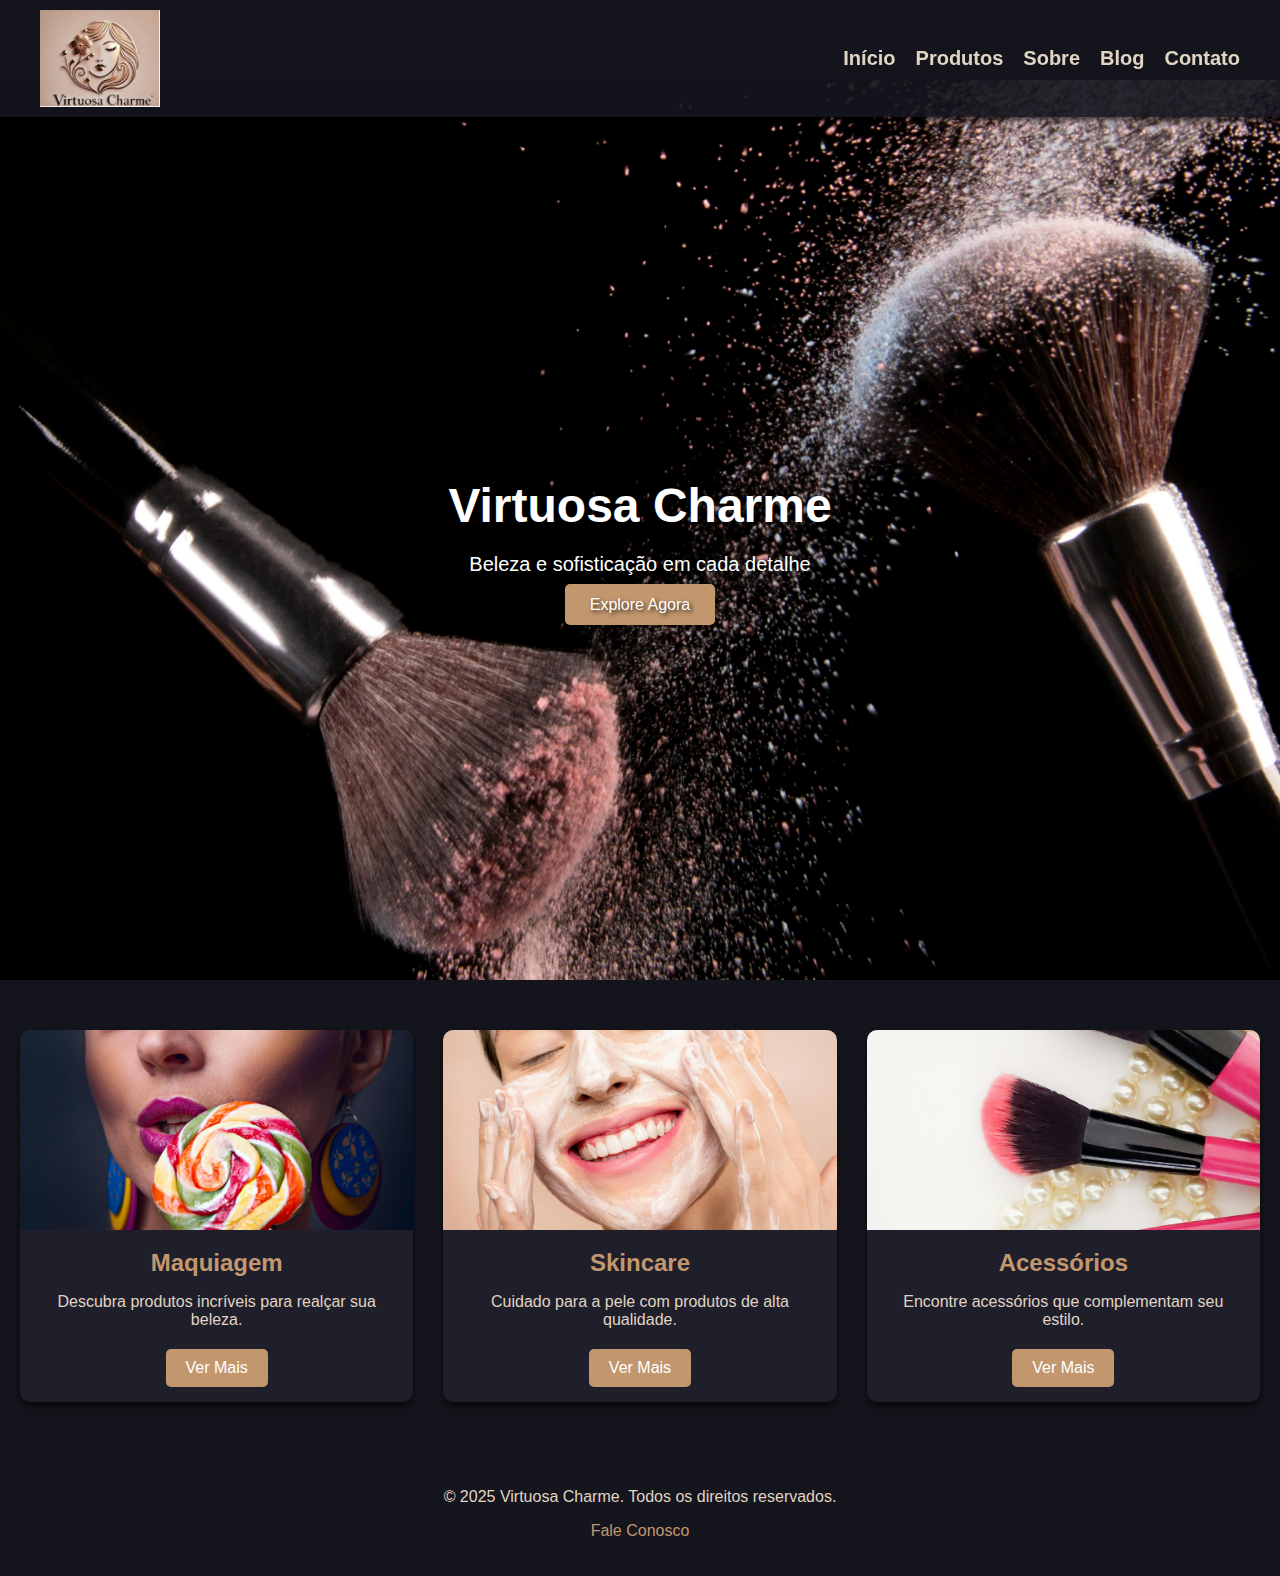
==== index.html @ 744613af "Update index.html" ====
<!DOCTYPE html>
<html lang="pt-br">
<head>
    <meta charset="UTF-8">
    <meta name="viewport" content="width=device-width, initial-scale=1.0">
    <title>Virtuosa Charme - Makeup & Cosméticos</title>
    <style>
        body {
            font-family: 'Arial', sans-serif;
            margin: 0;
            padding: 0;
            background-color: #0b0b13;
            color: #fff;
        }

        header {
            background-color: rgba(21, 21, 30, 0.9);
            position: fixed;
            top: 0;
            width: 100%;
            z-index: 1000;
            box-shadow: 0px 4px 6px rgba(0, 0, 0, 0.6);
        }

        .header-container {
            max-width: 1200px;
            margin: 0 auto;
            padding: 10px 20px;
            display: flex;
            justify-content: space-between;
            align-items: center;
        }

        header img {
            max-width: 120px;
            height: auto;
        }

        nav {
            display: flex;
            gap: 20px;
        }

        nav a {
            text-decoration: none;
            color: #e0d4c3;
            font-size: 1.25rem;
            font-weight: bold;
            transition: color 0.3s;
        }

        nav a:hover {
            color: #c3976e;
        }

        .hero {
            margin-top: 80px;
            height: 100vh;
            background: url('images/background.jpg') no-repeat center center/cover;
            display: flex;
            align-items: center;
            justify-content: center;
            text-align: center;
            color: #fff;
            text-shadow: 2px 2px 4px rgba(0, 0, 0, 0.8);
        }

        .hero h1 {
            font-size: 3rem;
            margin-bottom: 10px;
            font-weight: 600;
        }

        .hero p {
            font-size: 1.25rem;
            margin-bottom: 20px;
        }

        .hero a {
            padding: 12px 25px;
            font-size: 1rem;
            color: #fff;
            background-color: #c3976e;
            text-decoration: none;
            border-radius: 5px;
            transition: background-color 0.3s;
        }

        .hero a:hover {
            background-color: #9f7454;
        }

        .categories {
            display: grid;
            grid-template-columns: repeat(auto-fit, minmax(300px, 1fr));
            gap: 30px;
            padding: 50px 20px;
            background-color: rgba(21, 21, 30, 0.9);
        }

        .category-card {
            background-color: #1f1f2c;
            border-radius: 10px;
            overflow: hidden;
            text-align: center;
            box-shadow: 0px 4px 6px rgba(0, 0, 0, 0.6);
        }

        .category-card img {
            width: 100%;
            height: 200px;
            object-fit: cover;
        }

        .category-card h3 {
            color: #c3976e;
            font-size: 1.5rem;
            margin: 15px 0;
        }

        .category-card p {
            color: #e0d4c3;
            padding: 0 15px;
            margin-bottom: 20px;
        }

        .category-card a {
            display: inline-block;
            padding: 10px 20px;
            margin-bottom: 15px;
            background-color: #c3976e;
            color: white;
            text-decoration: none;
            border-radius: 5px;
            transition: background-color 0.3s;
        }

        .category-card a:hover {
            background-color: #9f7454;
        }

        footer {
            background-color: #15151e;
            padding: 20px;
            text-align: center;
            color: #e0d4c3;
        }

        footer a {
            color: #c3976e;
            text-decoration: none;
        }

        footer a:hover {
            text-decoration: underline;
        }

        /* Media Queries */
        @media (max-width: 768px) {
            .header-container {
                flex-direction: column;
                align-items: flex-start;
            }

            .hero h1 {
                font-size: 2.5rem;
            }

            .hero p {
                font-size: 1.2rem;
            }

            .hero a {
                font-size: 0.9rem;
            }

            .category-card h3 {
                font-size: 1.25rem;
            }

            .category-card p {
                font-size: 1rem;
            }

            .categories {
                padding: 30px 10px;
            }

            footer {
                padding: 15px;
            }
        }

        @media (max-width: 480px) {
            header img {
                max-width: 100px;
            }

            .hero h1 {
                font-size: 2rem;
            }

            .hero p {
                font-size: 1rem;
            }

            .hero a {
                font-size: 0.9rem;
                padding: 10px 20px;
            }

            .category-card h3 {
                font-size: 1.1rem;
            }

            .category-card p {
                font-size: 0.9rem;
            }
        }
    </style>
</head>
<body>
    <header>
        <div class="header-container">
            <img src="images/Logo Virtuosa Charme.png" alt="Logo Virtuosa Charme">
            <nav>
                <a href="index.html">Início</a>
                <a href="produtos.html">Produtos</a>
                <a href="sobre.html">Sobre</a>
                <a href="blog.html">Blog</a>
                <a href="contato.html">Contato</a>
            </nav>
        </div>
    </header>

    <section class="hero">
        <div>
            <h1>Virtuosa Charme</h1>
            <p>Beleza e sofisticação em cada detalhe</p>
            <a href="produtos.html">Explore Agora</a>
        </div>
    </section>

    <section class="categories">
        <div class="category-card">
            <img src="images/maquiagem.png" alt="Maquiagem">
            <h3>Maquiagem</h3>
            <p>Descubra produtos incríveis para realçar sua beleza.</p>
            <a href="produtos.html#maquiagem">Ver Mais</a>
        </div>
        <div class="category-card">
            <img src="images/skincare.png" alt="Skincare">
            <h3>Skincare</h3>
            <p>Cuidado para a pele com produtos de alta qualidade.</p>
            <a href="produtos.html#skincare">Ver Mais</a>
        </div>
        <div class="category-card">
            <img src="images/acessorios.jpg" alt="Acessórios">
            <h3>Acessórios</h3>
            <p>Encontre acessórios que complementam seu estilo.</p>
            <a href="produtos.html#acessorios">Ver Mais</a>
        </div>
    </section>

    <footer>
        <p>&copy; 2025 Virtuosa Charme. Todos os direitos reservados.</p>
        <p><a href="contato.html">Fale Conosco</a></p>
    </footer>
</body>
</html>
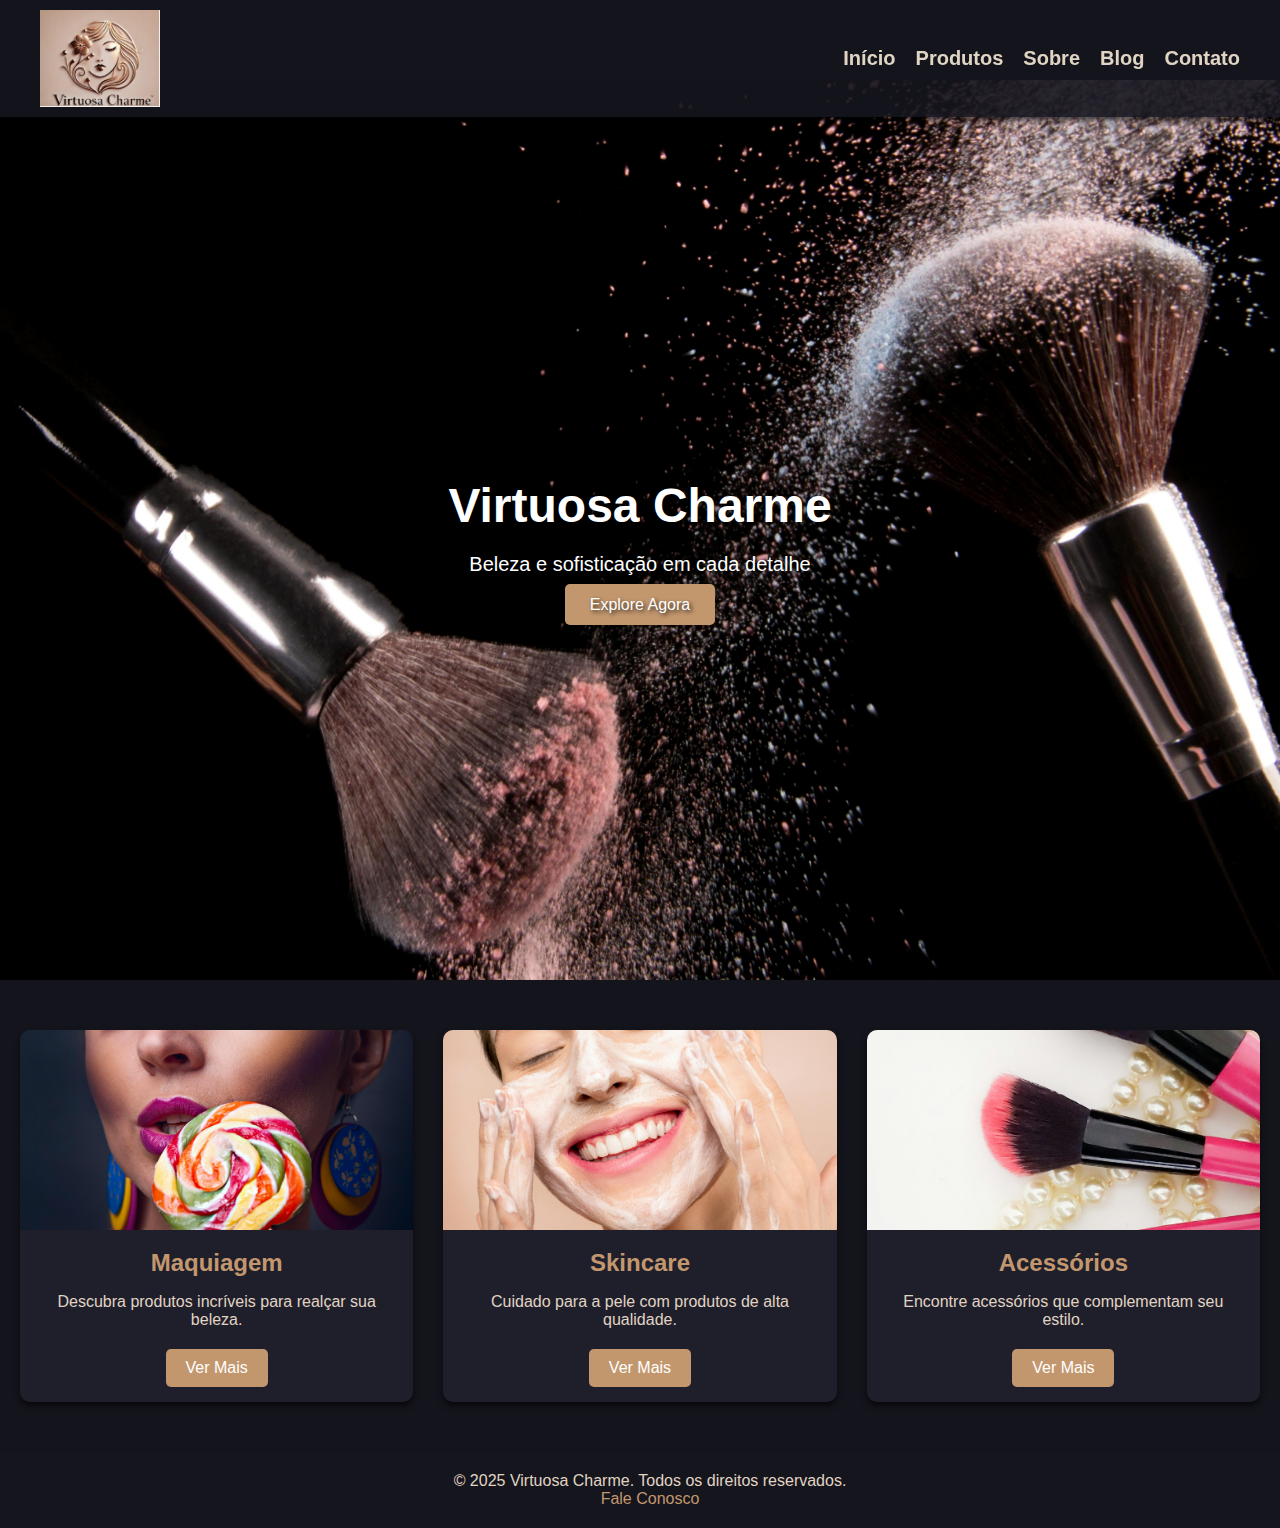
==== commit 5be961b4: "Update index.html" ====
--- a/index.html
+++ b/index.html
@@ -11,6 +11,7 @@
             padding: 0;
             background-color: #0b0b13;
             color: #fff;
+            overflow-x: hidden;
         }
 
         header {
@@ -139,83 +140,96 @@
             background-color: #9f7454;
         }
 
+       footer {
+        background-color: #15151e;
+        padding: 20px 10px;
+        text-align: center;
+        color: #e0d4c3;
+        width: 100%;
+    }
+
+    footer p {
+        margin: 0;
+        font-size: 1rem;
+    }
+
+    footer a {
+        color: #c3976e;
+        text-decoration: none;
+    }
+
+    footer a:hover {
+        text-decoration: underline;
+    }
+
+    /* Media Queries */
+    @media (max-width: 768px) {
+        .header-container {
+            flex-direction: column;
+            align-items: flex-start;
+        }
+
+        .hero h1 {
+            font-size: 2.5rem;
+        }
+
+        .hero p {
+            font-size: 1.2rem;
+        }
+
+        .hero a {
+            font-size: 0.9rem;
+        }
+
+        .category-card h3 {
+            font-size: 1.25rem;
+        }
+
+        .category-card p {
+            font-size: 1rem;
+        }
+
+        .categories {
+            padding: 30px 10px;
+        }
+
         footer {
-            background-color: #15151e;
-            padding: 20px;
-            text-align: center;
-            color: #e0d4c3;
-        }
-
-        footer a {
-            color: #c3976e;
-            text-decoration: none;
-        }
-
-        footer a:hover {
-            text-decoration: underline;
-        }
-
-        /* Media Queries */
-        @media (max-width: 768px) {
-            .header-container {
-                flex-direction: column;
-                align-items: flex-start;
-            }
-
-            .hero h1 {
-                font-size: 2.5rem;
-            }
-
-            .hero p {
-                font-size: 1.2rem;
-            }
-
-            .hero a {
-                font-size: 0.9rem;
-            }
-
-            .category-card h3 {
-                font-size: 1.25rem;
-            }
-
-            .category-card p {
-                font-size: 1rem;
-            }
-
-            .categories {
-                padding: 30px 10px;
-            }
-
-            footer {
-                padding: 15px;
-            }
-        }
-
-        @media (max-width: 480px) {
-            header img {
-                max-width: 100px;
-            }
-
-            .hero h1 {
-                font-size: 2rem;
-            }
-
-            .hero p {
-                font-size: 1rem;
-            }
-
-            .hero a {
-                font-size: 0.9rem;
-                padding: 10px 20px;
-            }
-
-            .category-card h3 {
-                font-size: 1.1rem;
-            }
-
-            .category-card p {
-                font-size: 0.9rem;
-            }
+            padding: 15px;
+            font-size: 0.9rem;
+        }
+    }
+
+    @media (max-width: 480px) {
+        header img {
+            max-width: 100px;
+        }
+
+        .hero h1 {
+            font-size: 2rem;
+        }
+
+        .hero p {
+            font-size: 1rem;
+        }
+
+        .hero a {
+            font-size: 0.9rem;
+            padding: 10px 20px;
+        }
+
+        .category-card h3 {
+            font-size: 1.1rem;
+        }
+
+        .category-card p {
+            font-size: 0.9rem;
+        }
+
+        footer {
+            padding: 10px;
+            font-size: 0.8rem;
+        }
+    }
         }
     </style>
 </head>
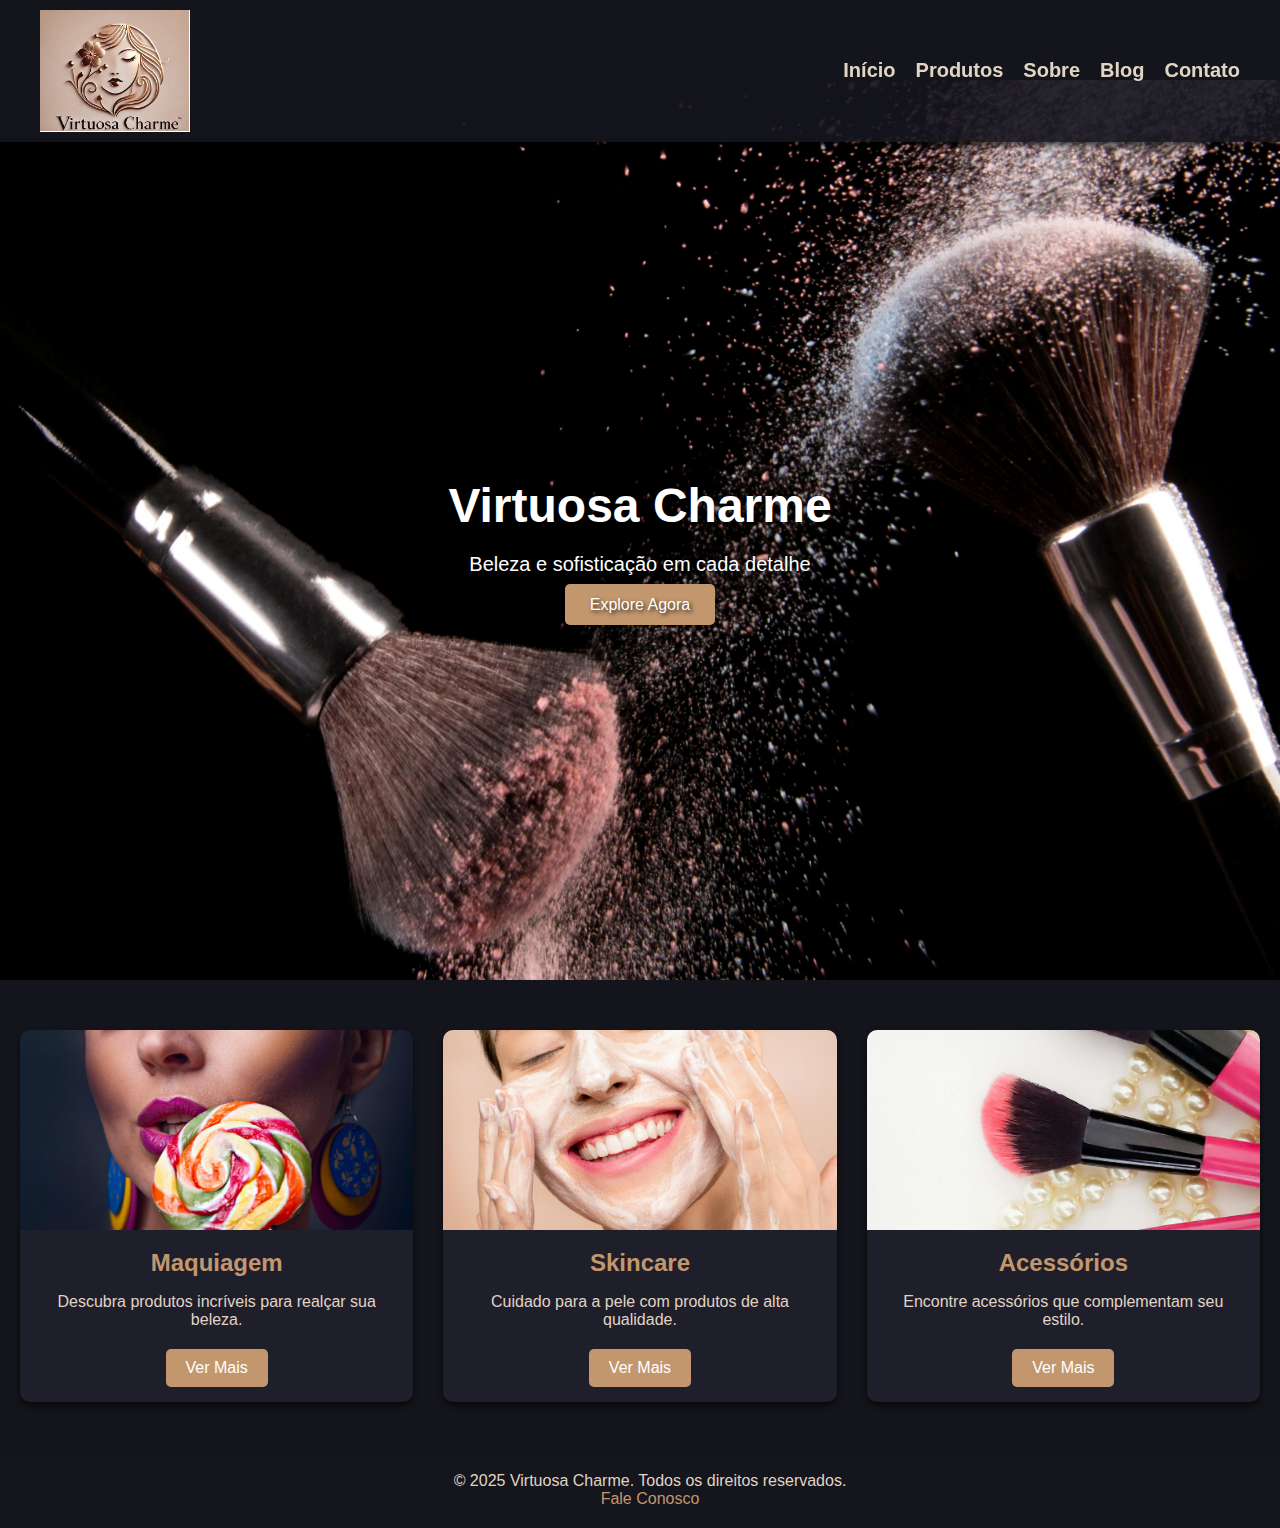
==== commit 8bcd7fe6: "Update index.html" ====
--- a/index.html
+++ b/index.html
@@ -30,11 +30,12 @@
             display: flex;
             justify-content: space-between;
             align-items: center;
+            position: relative;
         }
 
         header img {
-            max-width: 120px;
-            height: auto;
+            max-width: 150px;
+         
         }
 
         nav {
@@ -53,7 +54,74 @@
         nav a:hover {
             color: #c3976e;
         }
-
+        .menu-toggle {
+        display: none;
+        flex-direction: column;
+        gap: 5px;
+        cursor: pointer;
+    }
+         .menu-toggle div {
+        width: 30px;
+        height: 5px;
+        background-color: #e0d4c3;
+        border-radius: 5px;
+    }
+ .mobile-nav {
+        display: none;
+        position: absolute;
+        top: 60px;
+        left: 0;
+        right: 0;
+        background-color: rgba(21, 21, 30, 0.9);
+        text-align: center;
+        padding: 20px 0;
+        z-index: 999;
+    }
+
+    .mobile-nav a {
+        display: block;
+        margin: 15px 0;
+        font-size: 1.5rem;
+        color: #e0d4c3;
+        font-weight: bold;
+        text-decoration: none;
+    }
+
+    .mobile-nav a:hover {
+        color: #c3976e;
+    }
+
+    /* Ajustes responsivos */
+    @media (max-width: 768px) {
+        .header-container {
+            flex-direction: column;
+            align-items: flex-start;
+        }
+
+        .menu-toggle {
+            display: flex;
+        }
+
+        nav {
+            display: none;
+        }
+
+        .mobile-nav {
+            display: block;
+        }
+    }
+
+    @media (max-width: 480px) {
+        header img {
+            max-width: 120px;
+        }
+
+        nav a {
+            font-size: 1rem;
+        }
+    }
+        
+        
         .hero {
             margin-top: 80px;
             height: 100vh;
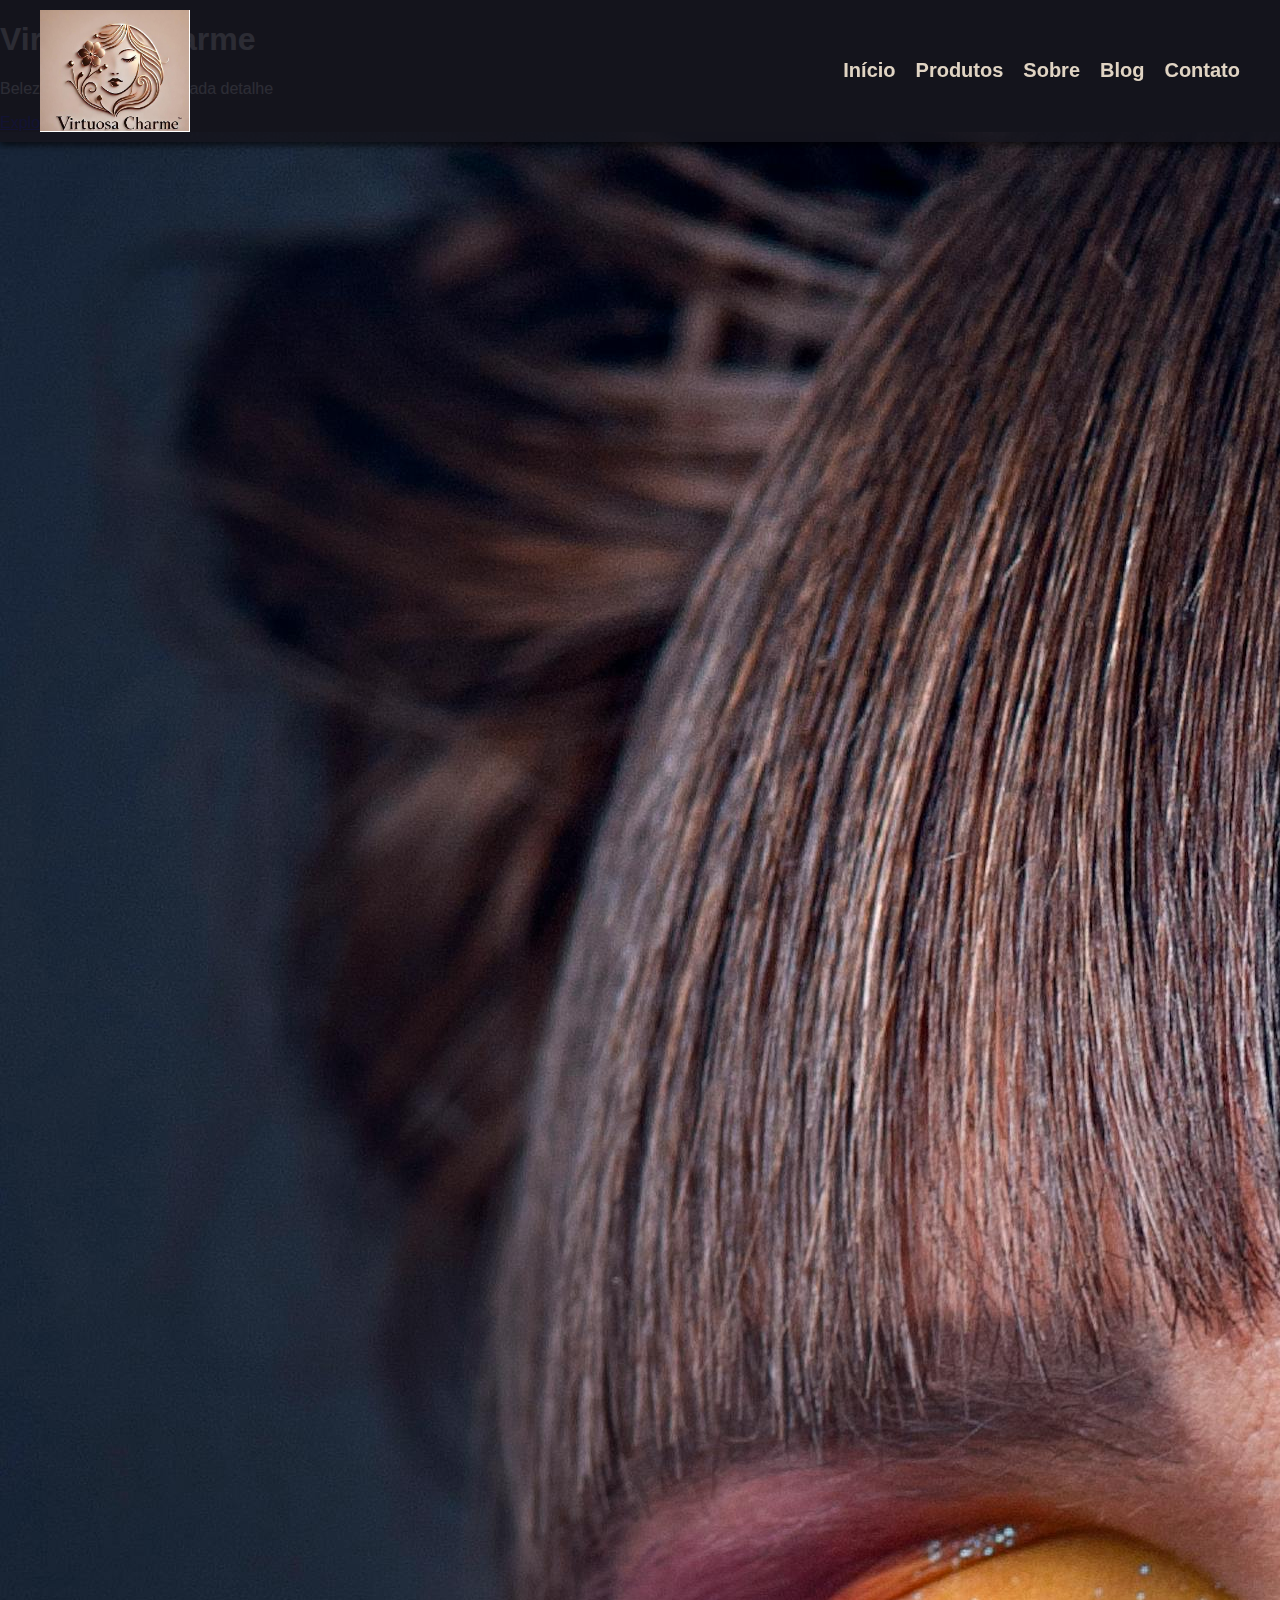
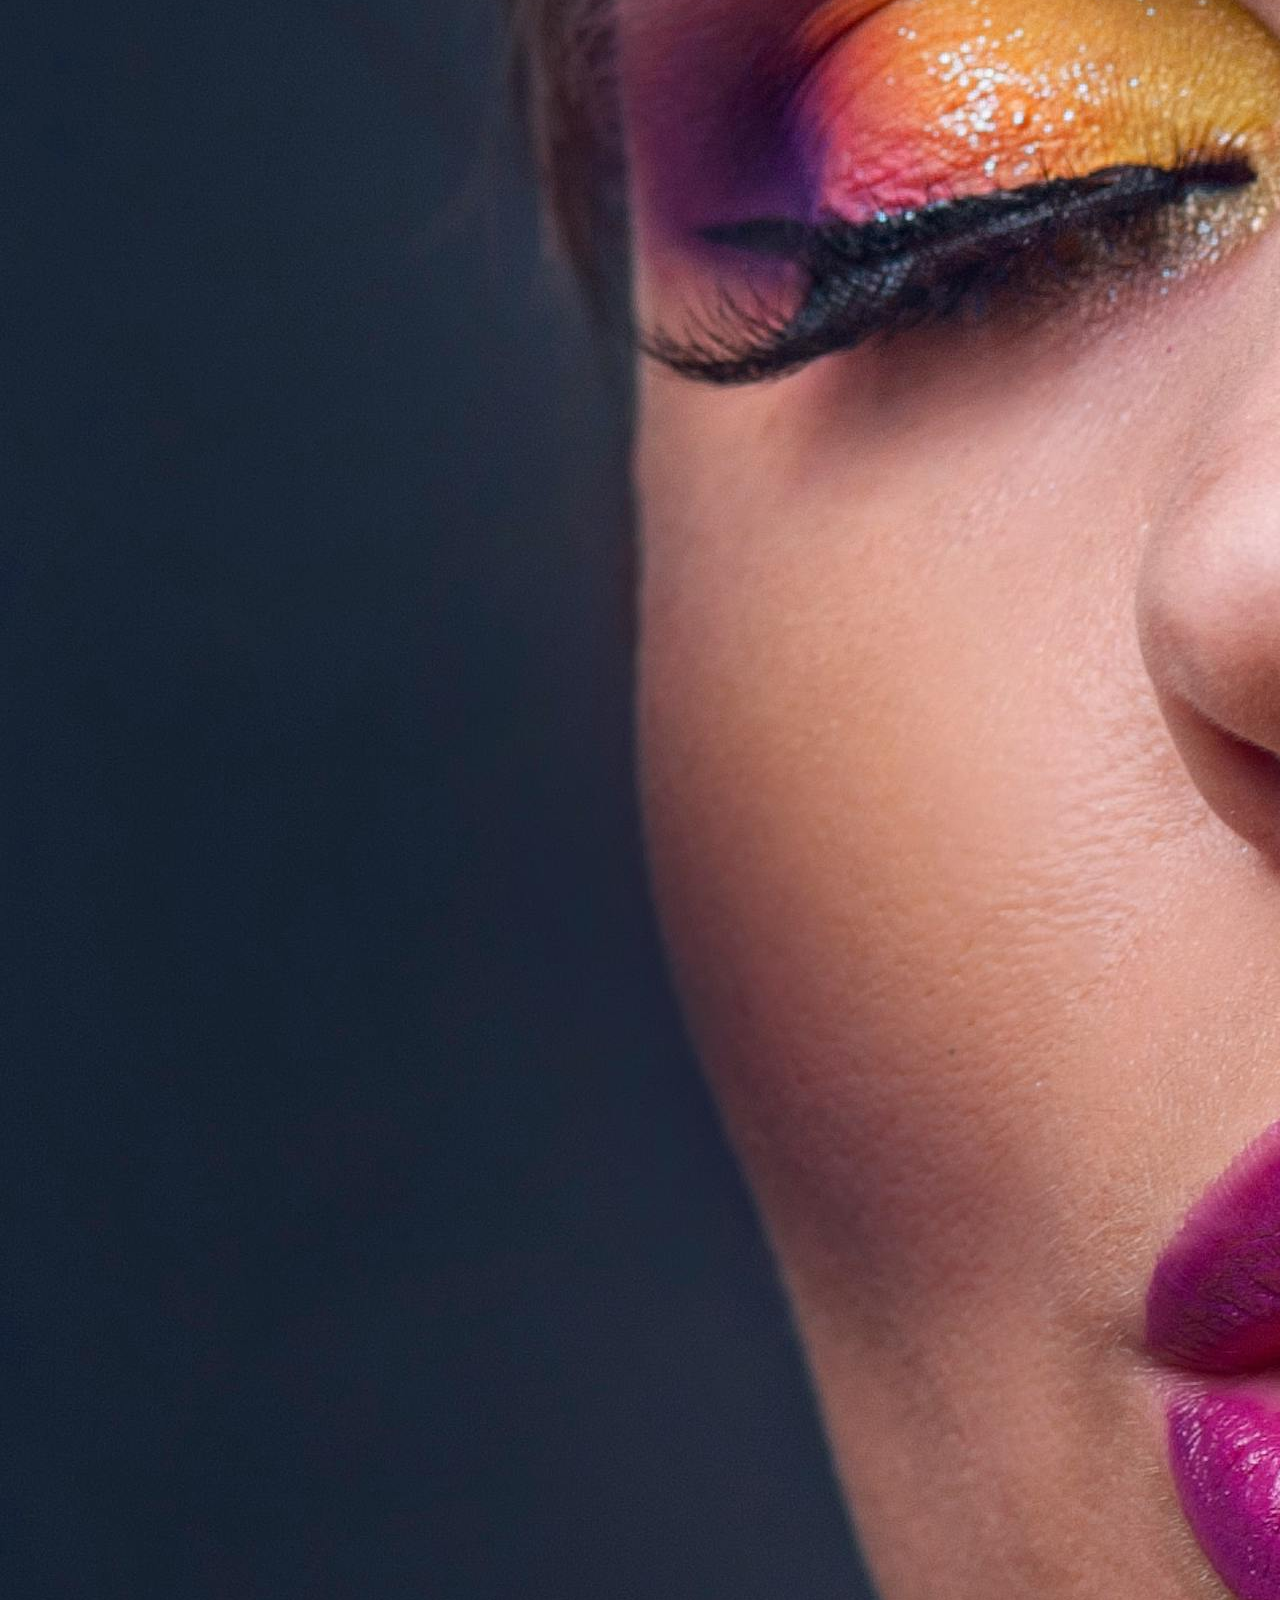
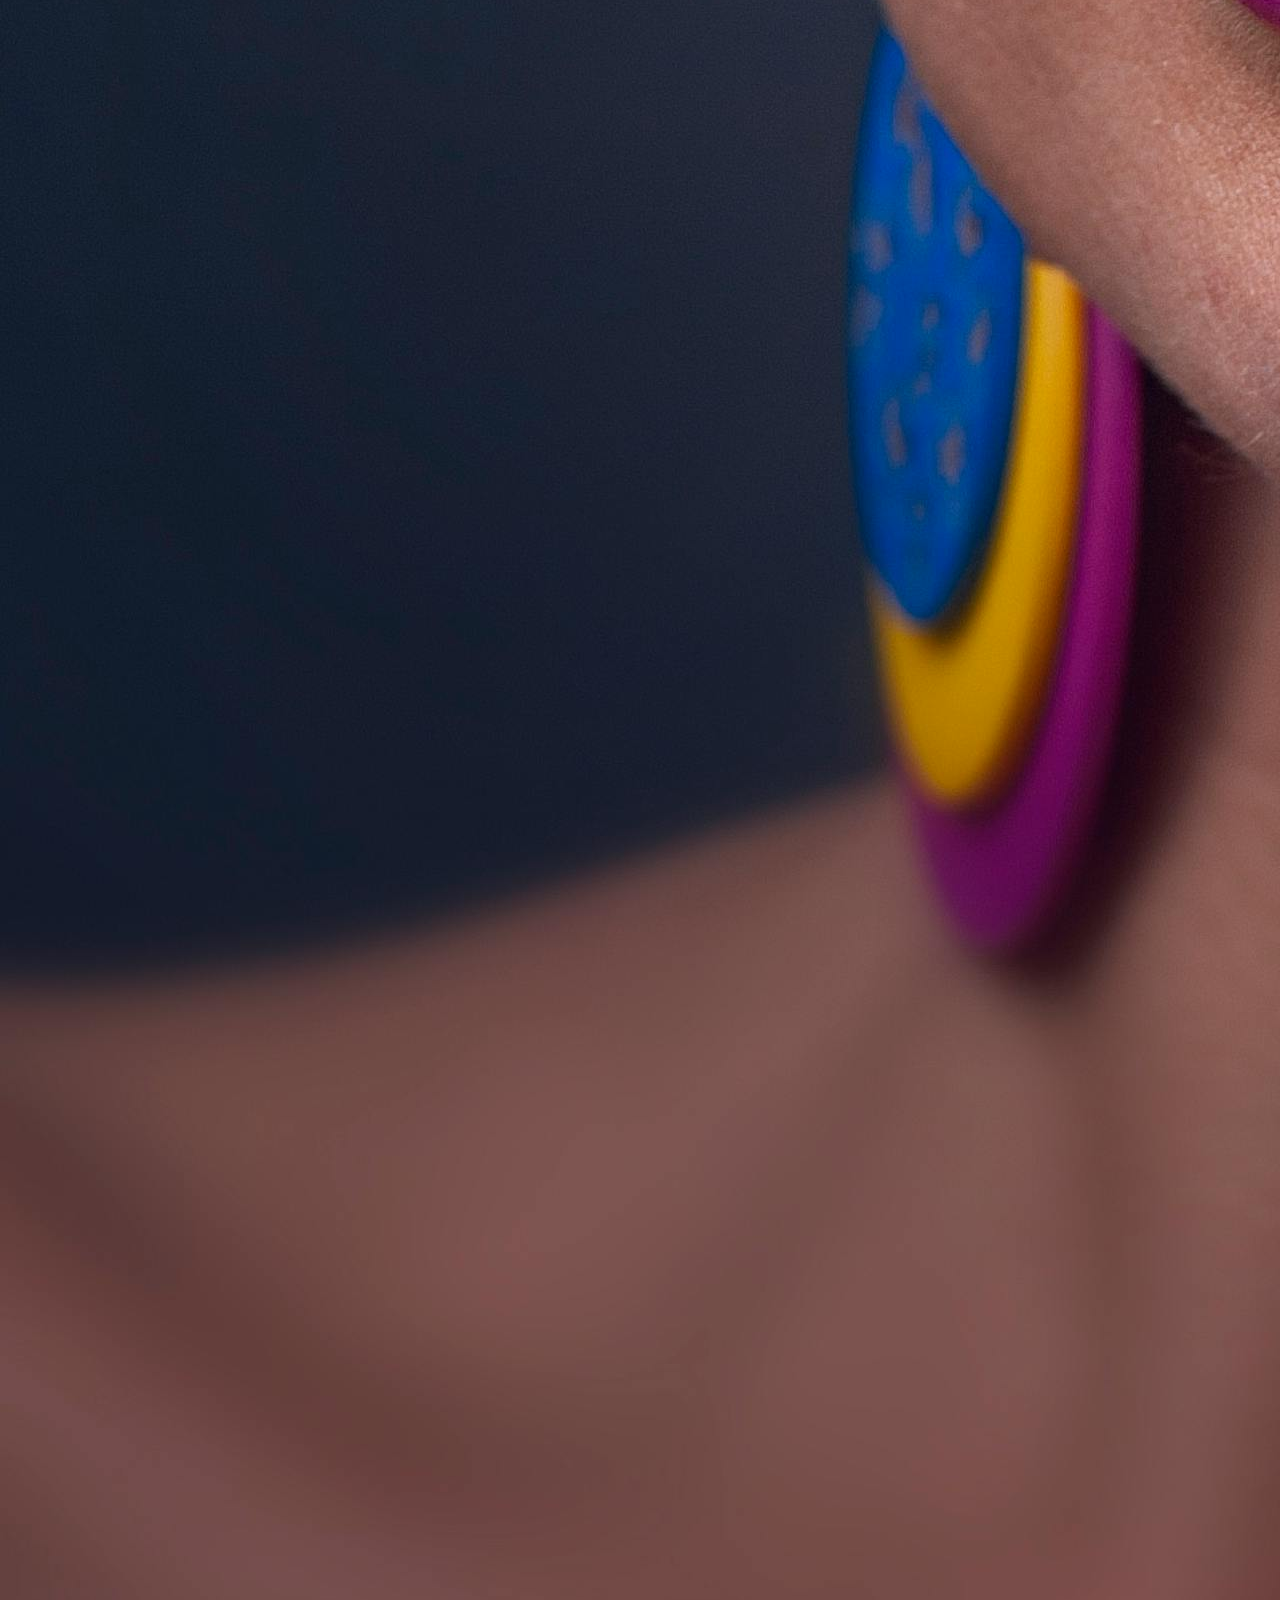
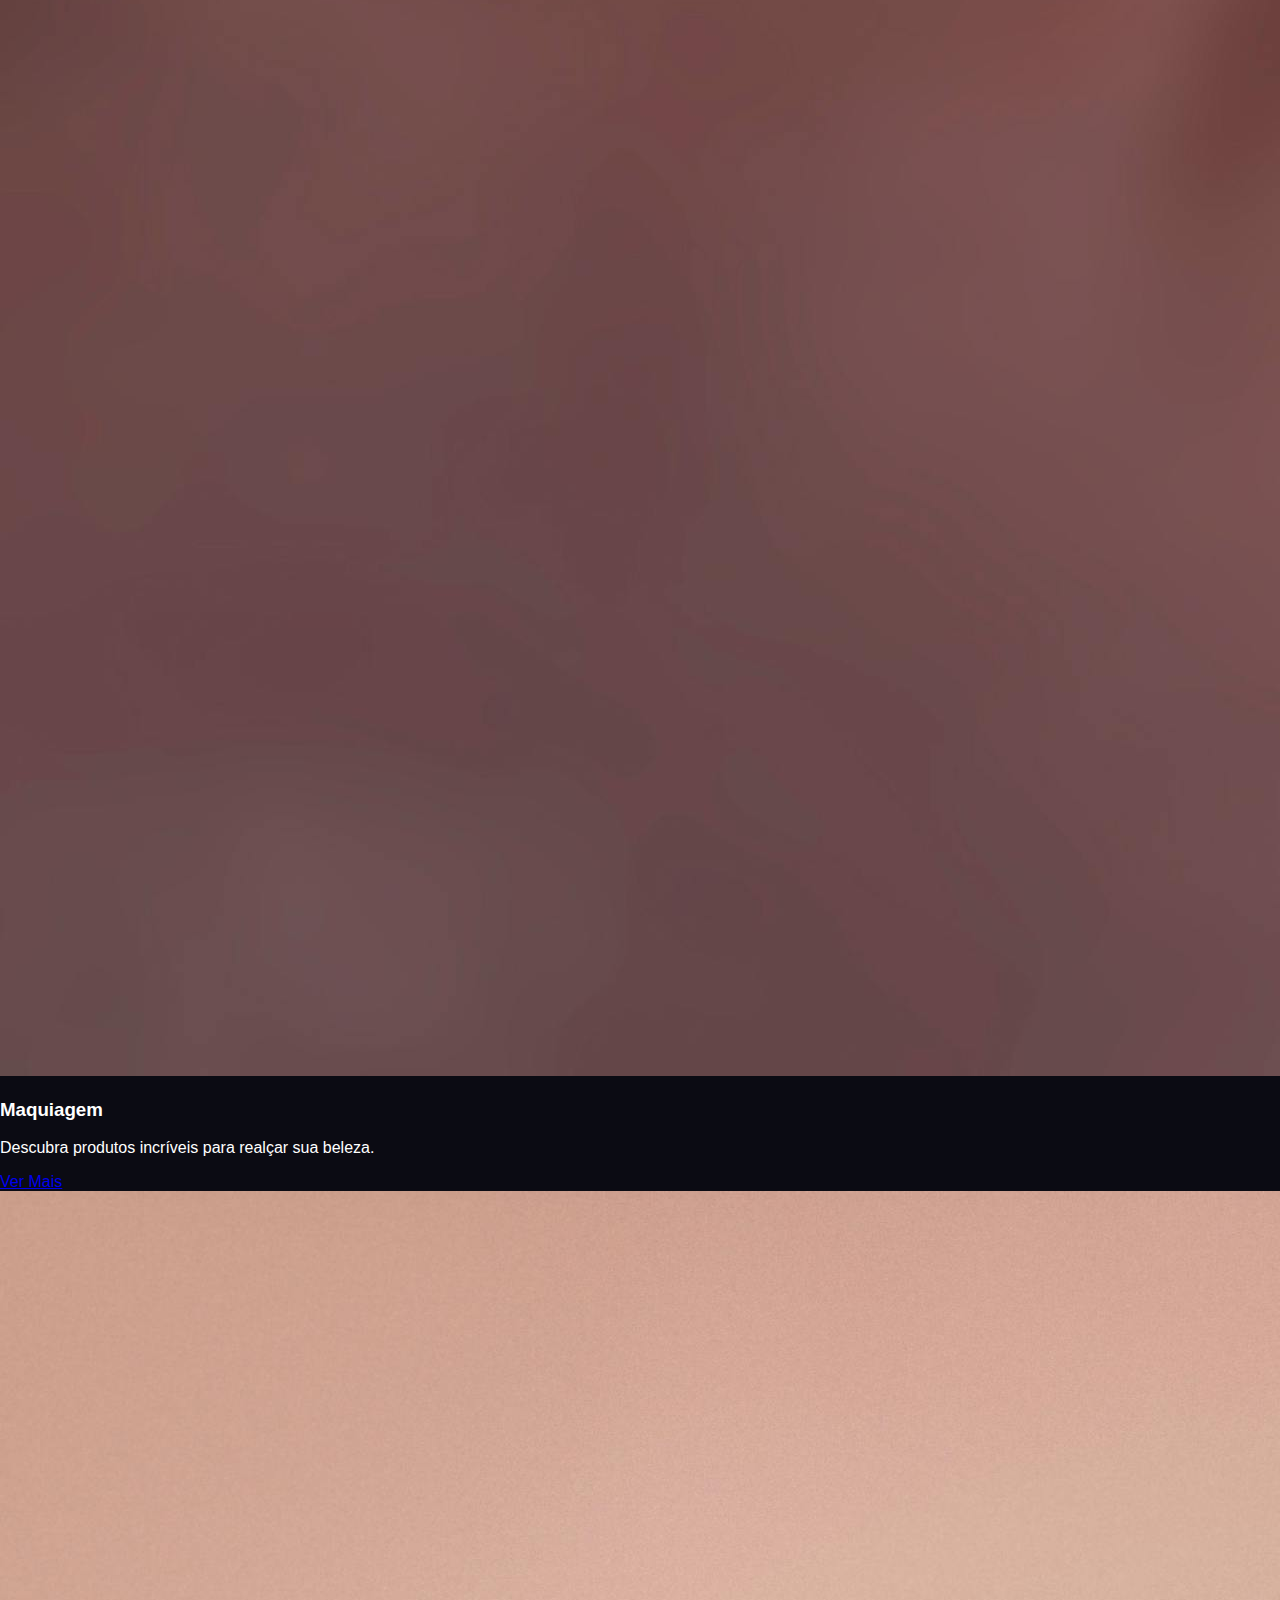
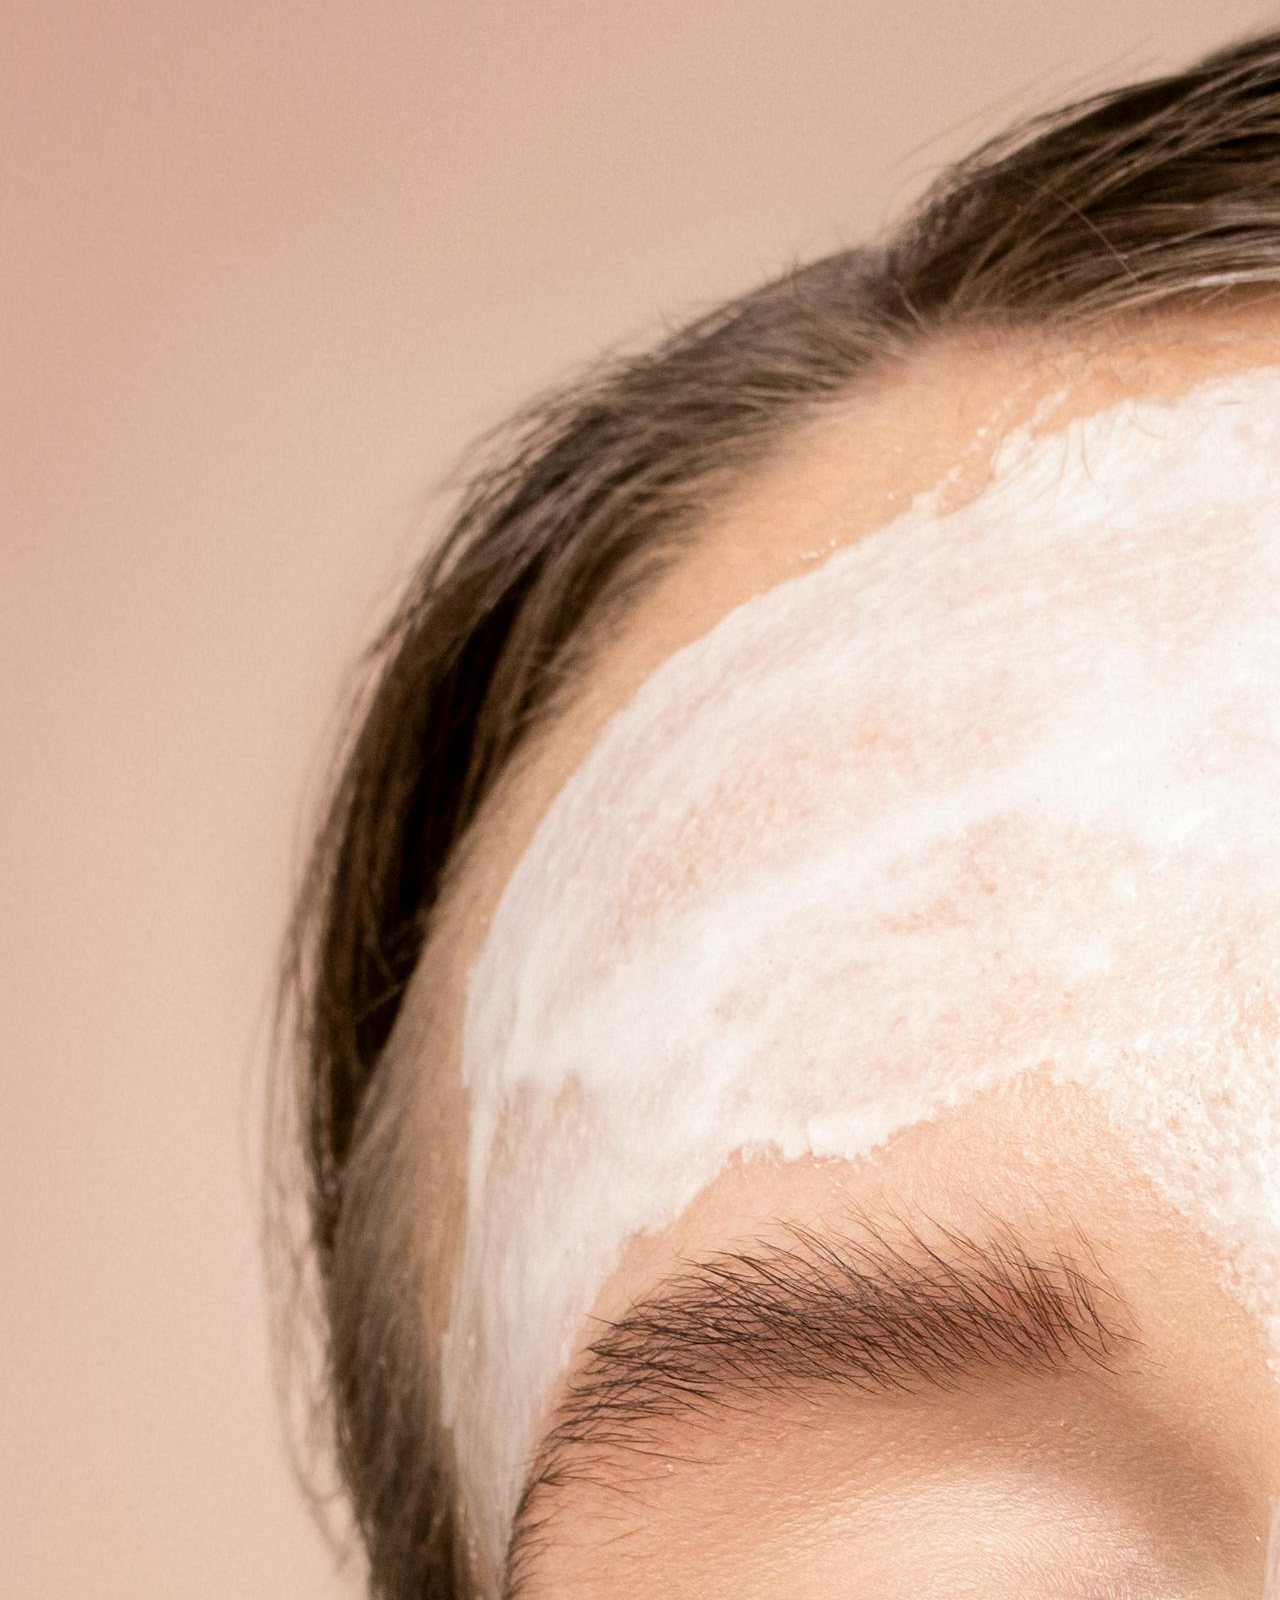
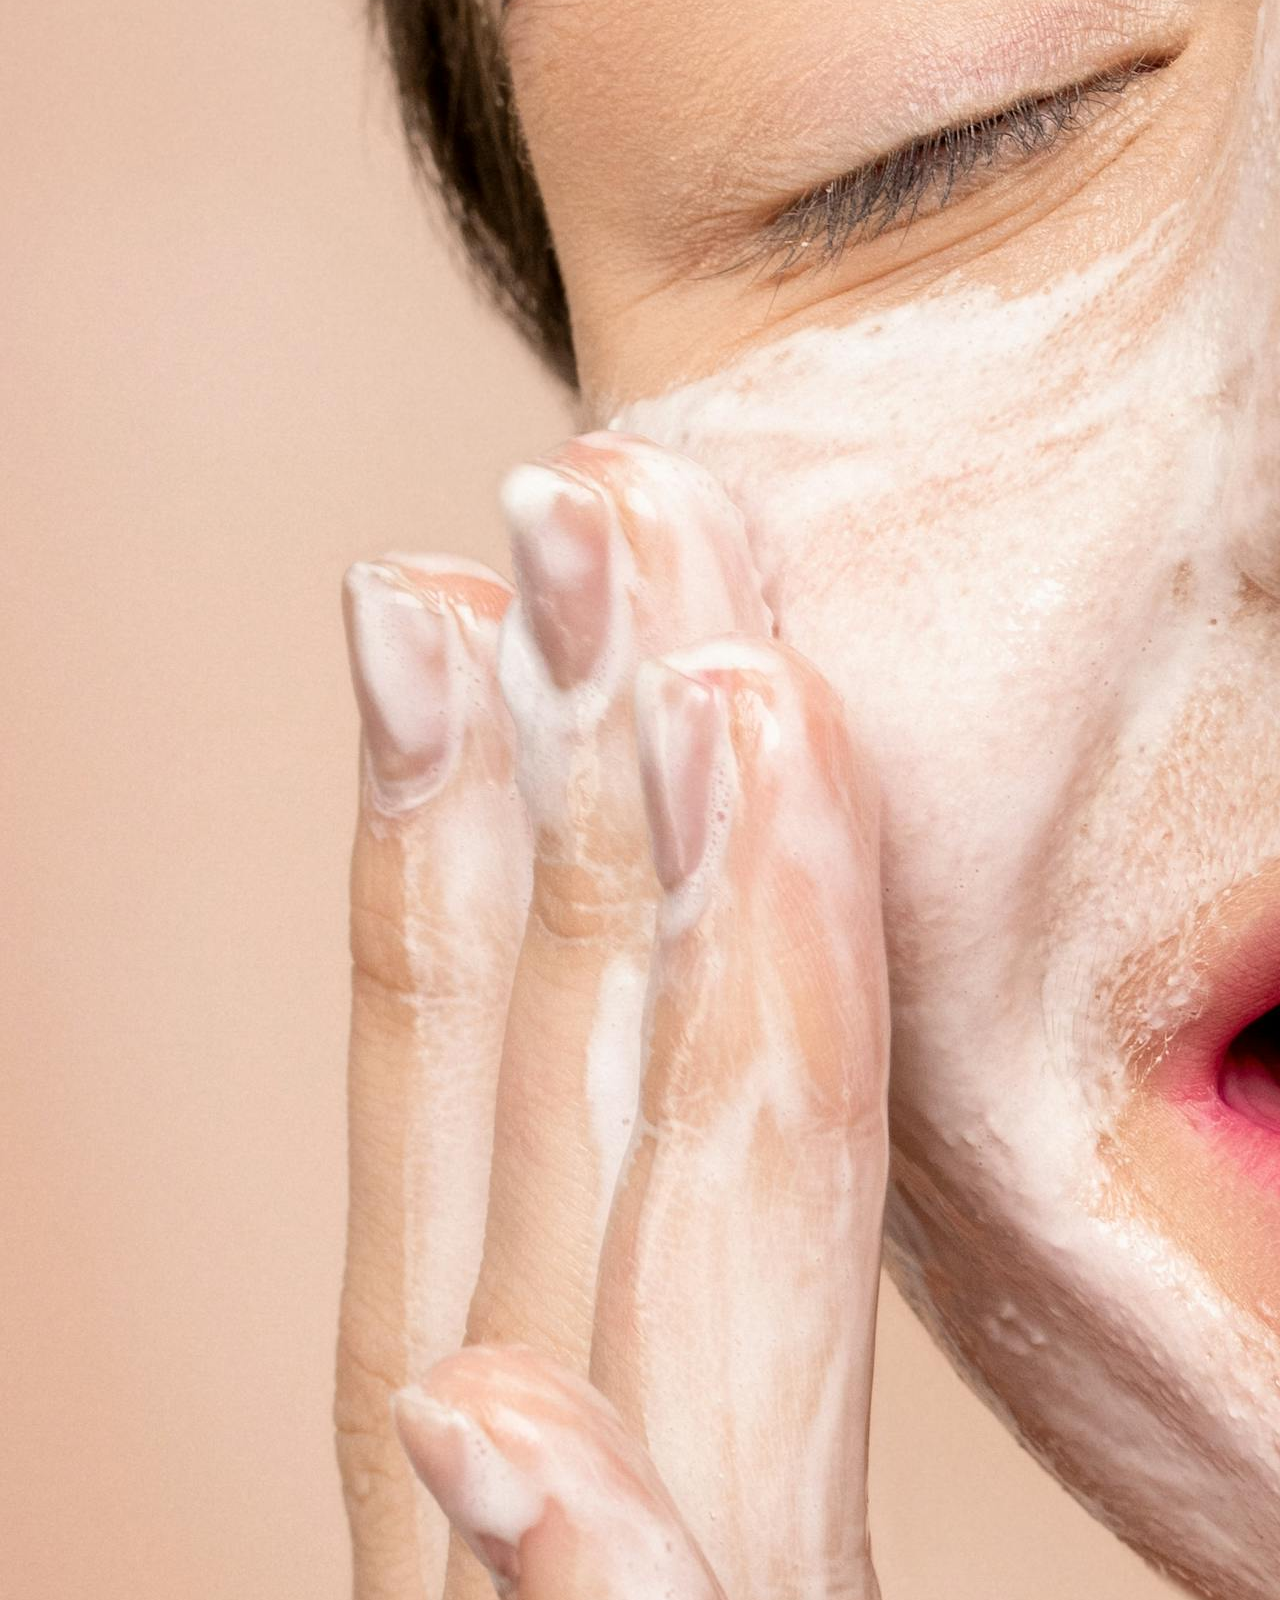
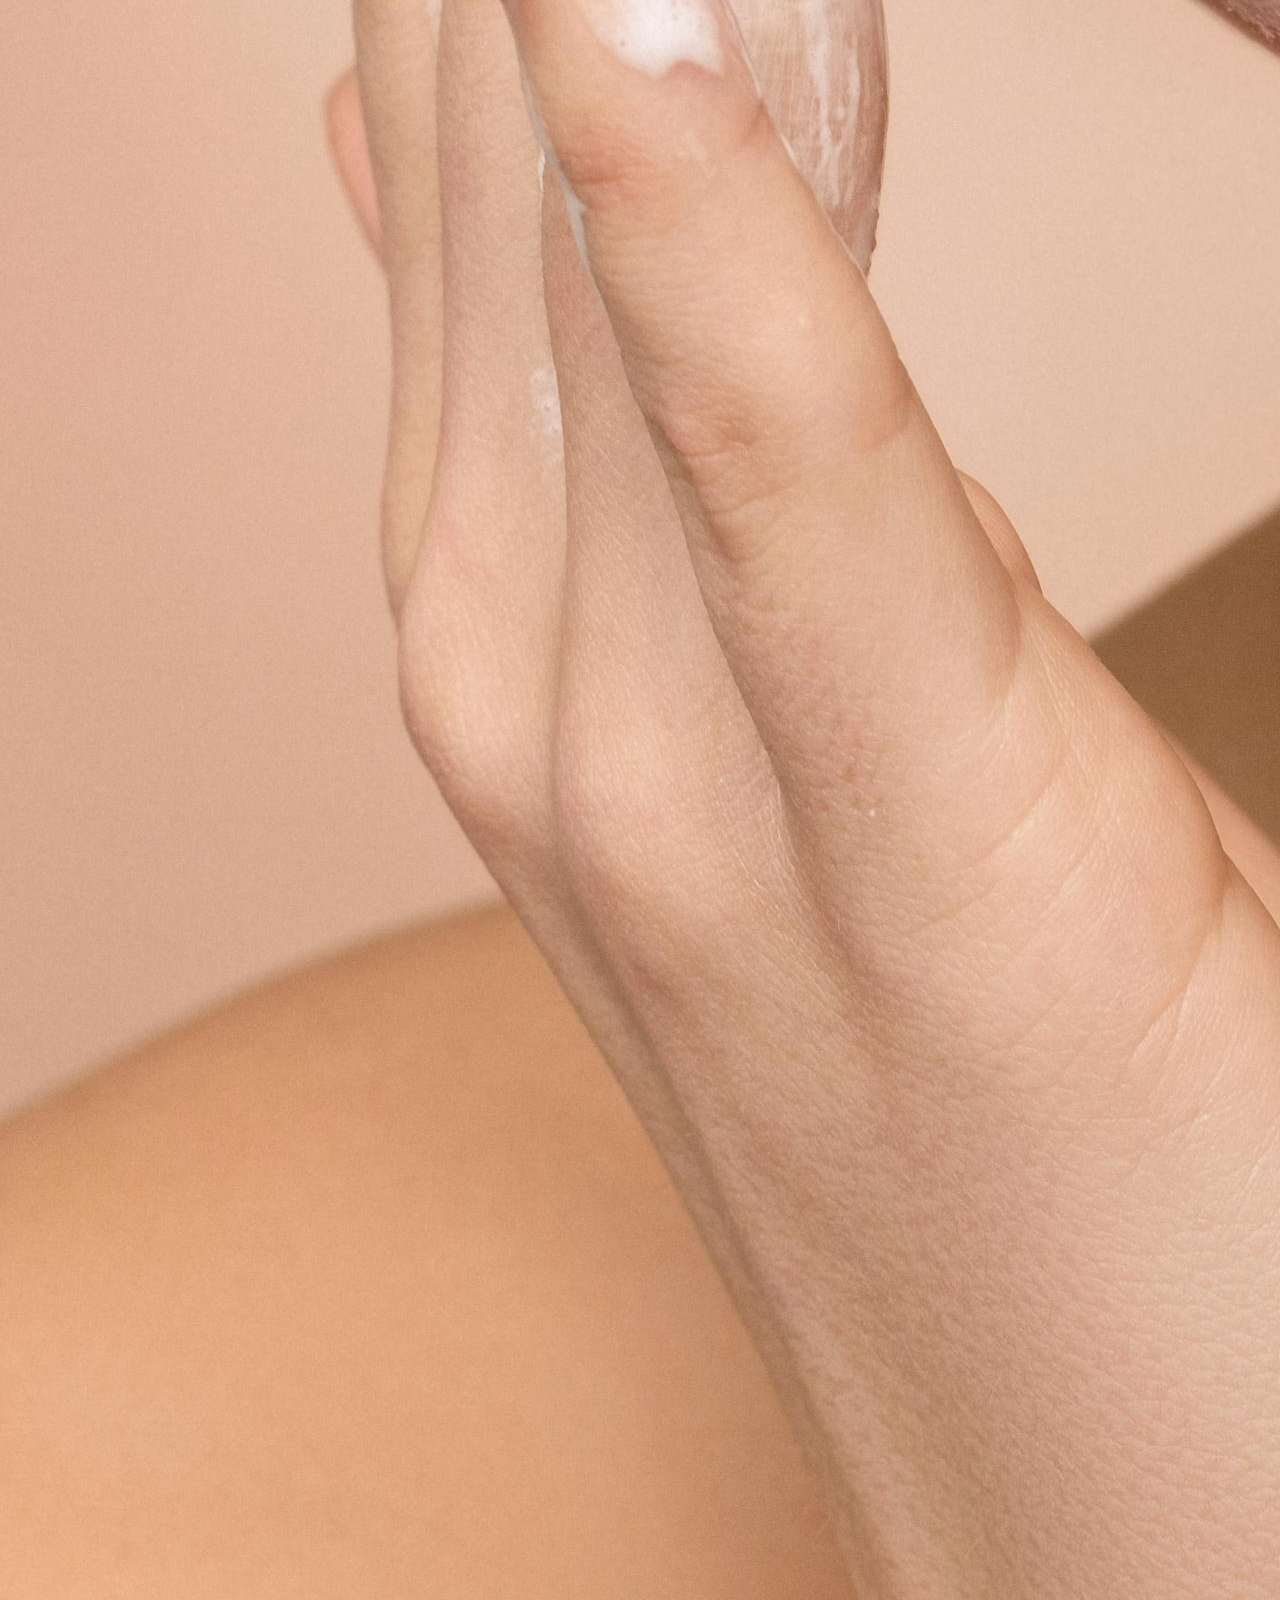
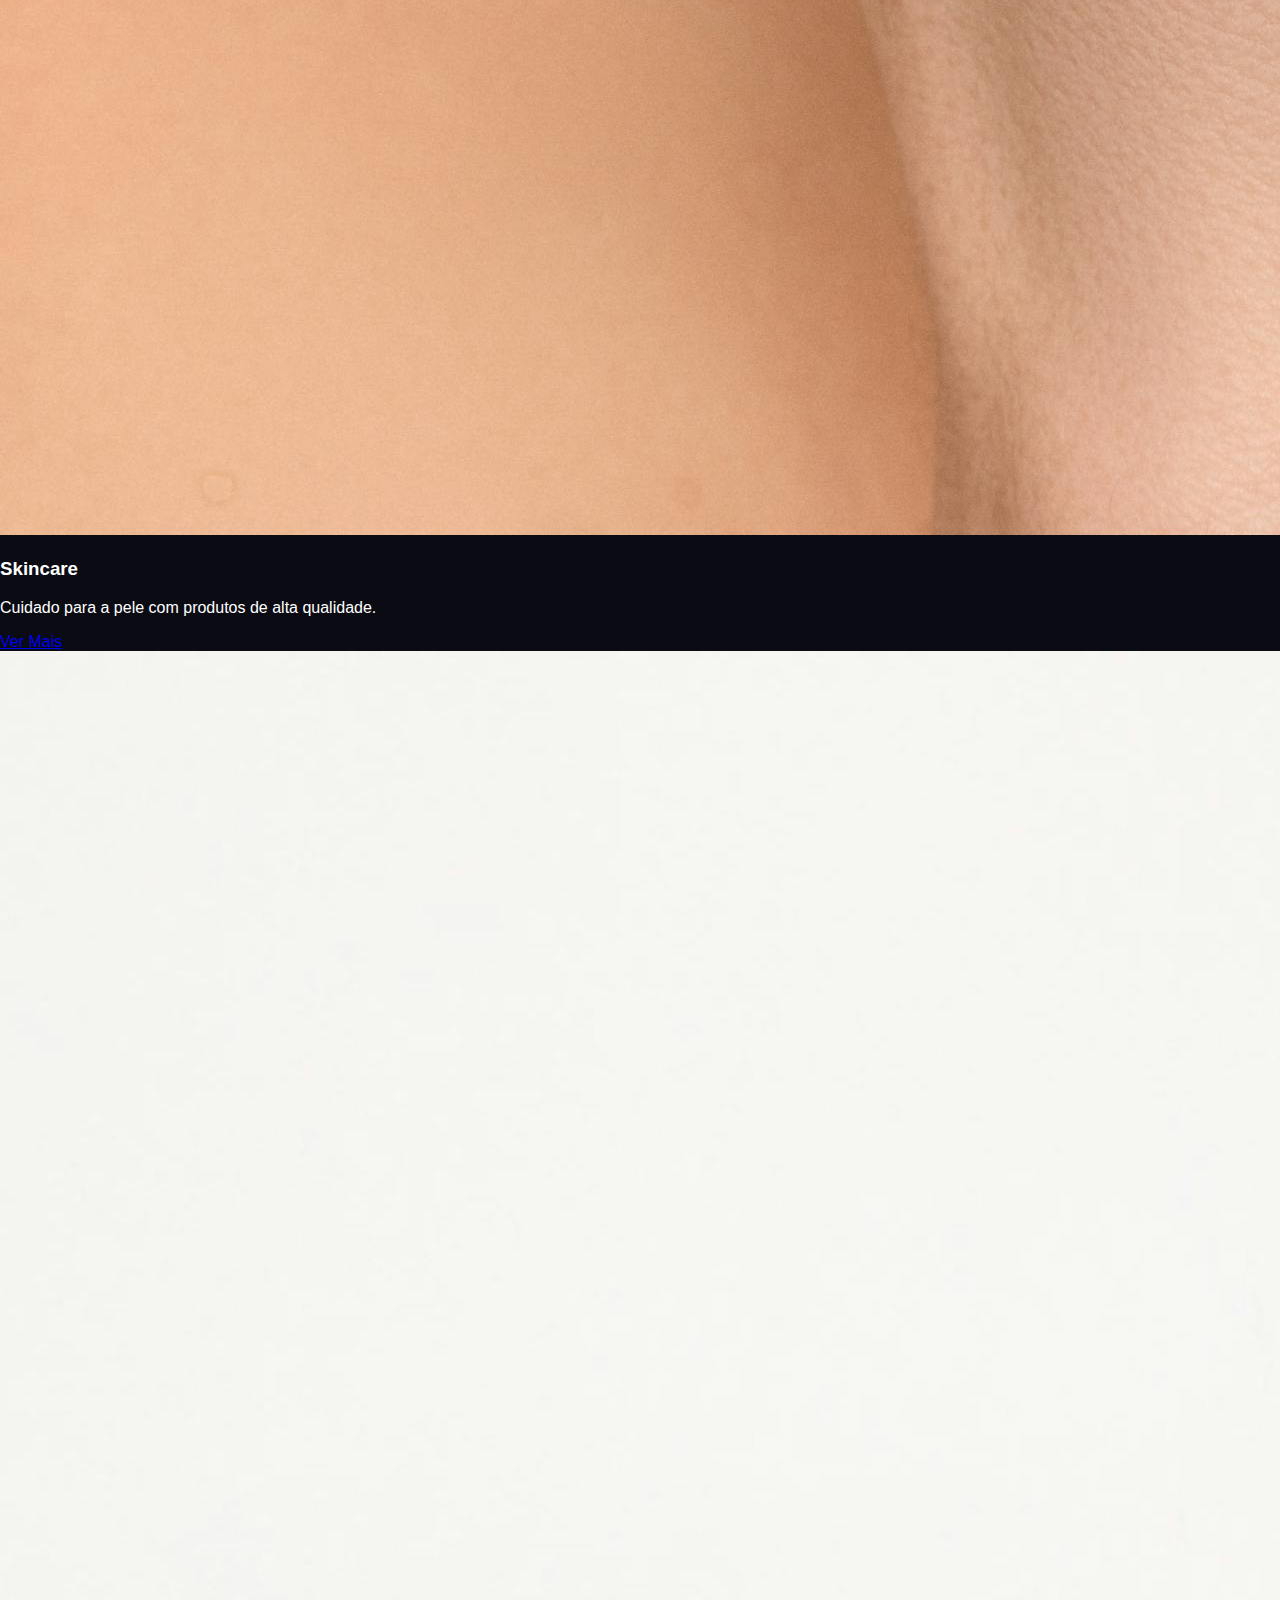
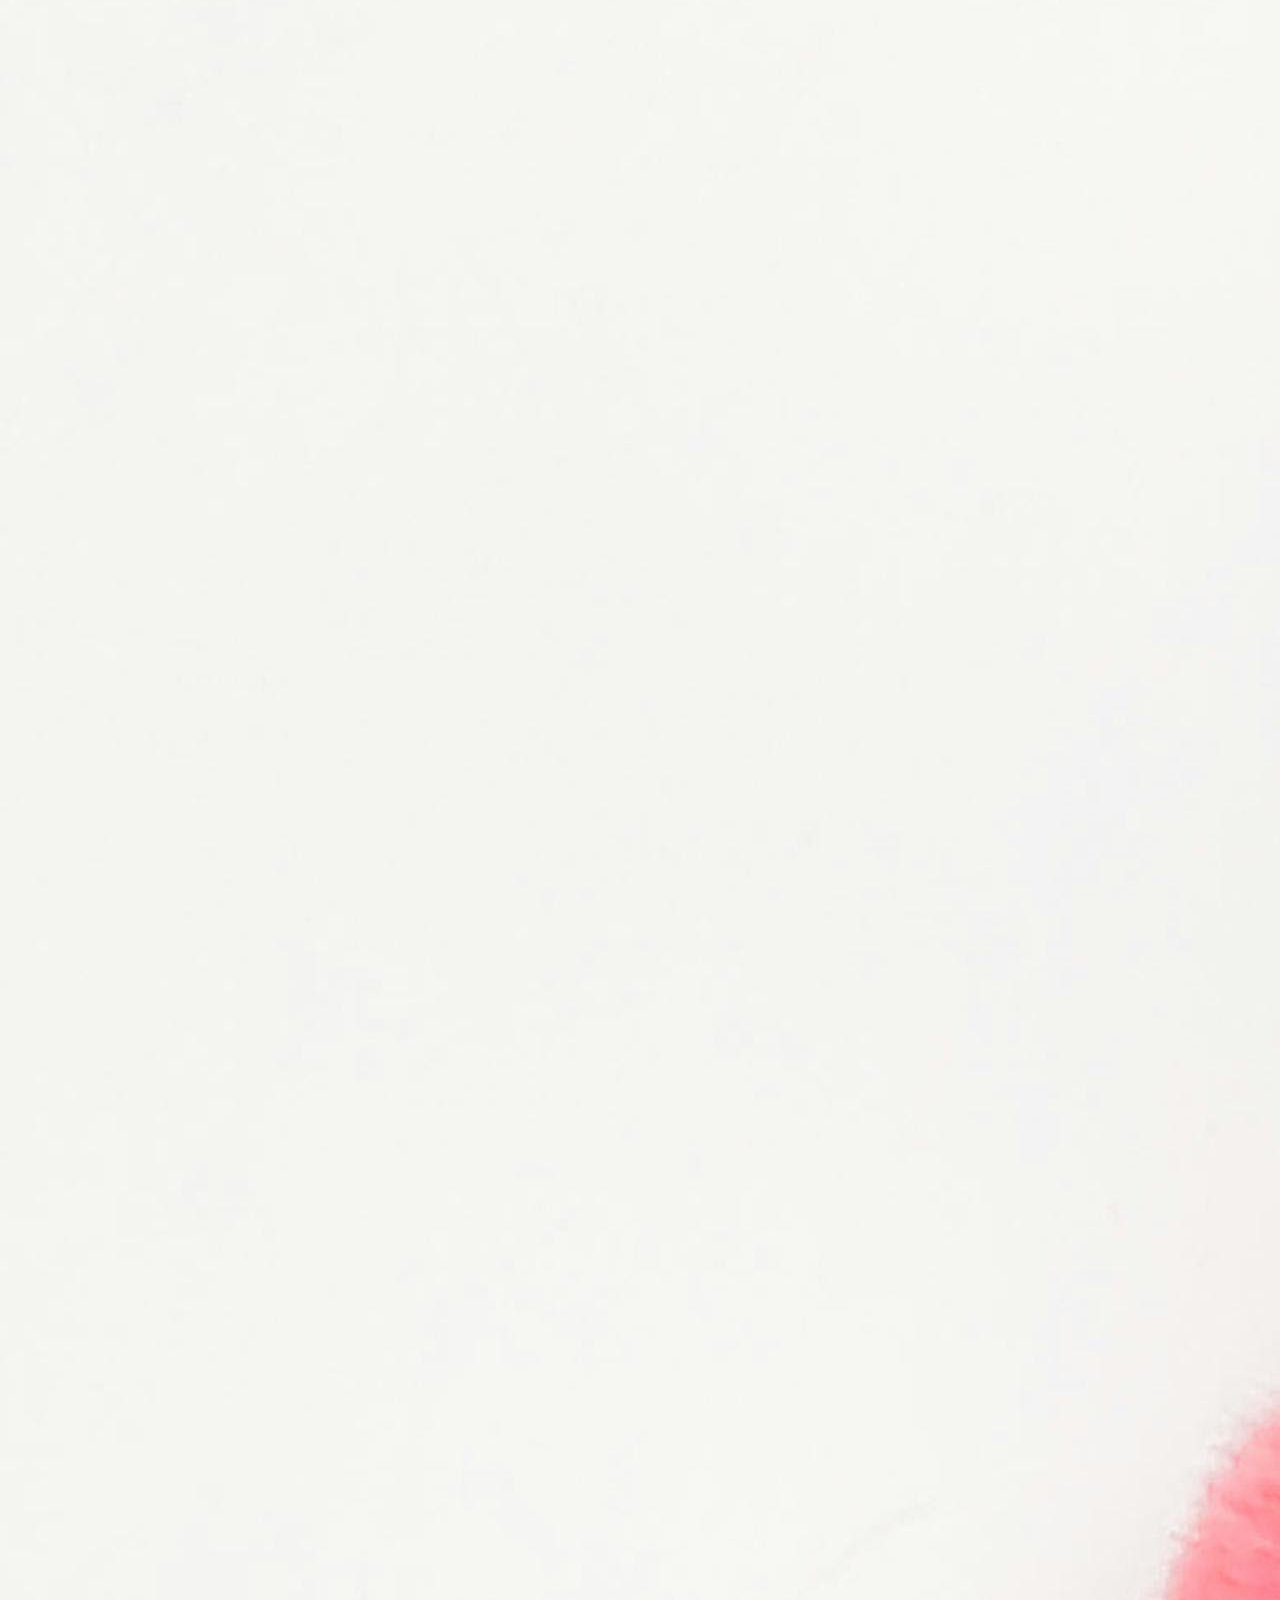
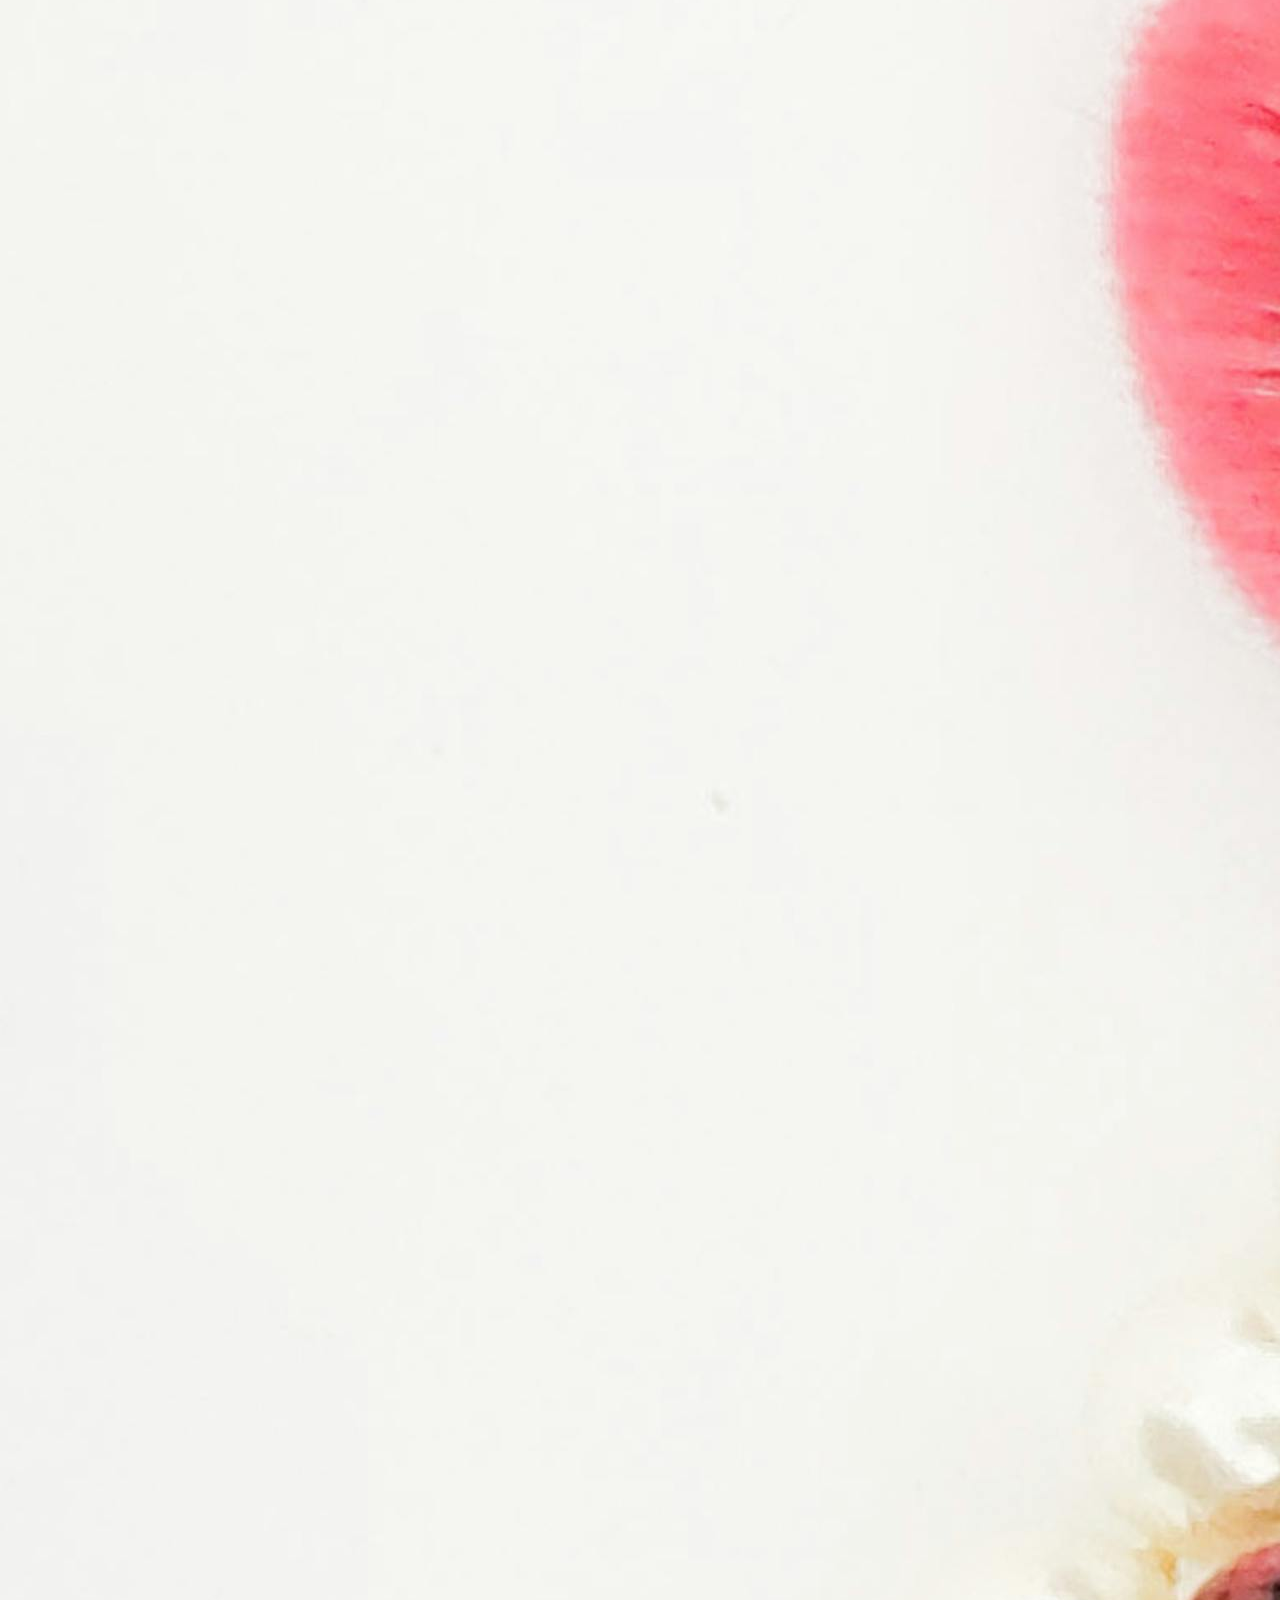
==== commit 75aa7c5b: "Update index.html" ====
--- a/index.html
+++ b/index.html
@@ -35,7 +35,6 @@
 
         header img {
             max-width: 150px;
-         
         }
 
         nav {
@@ -54,250 +53,73 @@
         nav a:hover {
             color: #c3976e;
         }
+
         .menu-toggle {
-        display: none;
-        flex-direction: column;
-        gap: 5px;
-        cursor: pointer;
-    }
-         .menu-toggle div {
-        width: 30px;
-        height: 5px;
-        background-color: #e0d4c3;
-        border-radius: 5px;
-    }
- .mobile-nav {
-        display: none;
-        position: absolute;
-        top: 60px;
-        left: 0;
-        right: 0;
-        background-color: rgba(21, 21, 30, 0.9);
-        text-align: center;
-        padding: 20px 0;
-        z-index: 999;
-    }
-
-    .mobile-nav a {
-        display: block;
-        margin: 15px 0;
-        font-size: 1.5rem;
-        color: #e0d4c3;
-        font-weight: bold;
-        text-decoration: none;
-    }
-
-    .mobile-nav a:hover {
-        color: #c3976e;
-    }
-
-    /* Ajustes responsivos */
-    @media (max-width: 768px) {
-        .header-container {
+            display: none;
             flex-direction: column;
-            align-items: flex-start;
+            gap: 5px;
+            cursor: pointer;
         }
 
-        .menu-toggle {
-            display: flex;
-        }
-
-        nav {
-            display: none;
+        .menu-toggle div {
+            width: 30px;
+            height: 5px;
+            background-color: #e0d4c3;
+            border-radius: 5px;
         }
 
         .mobile-nav {
-            display: block;
-        }
-    }
-
-    @media (max-width: 480px) {
-        header img {
-            max-width: 120px;
+            display: none;
+            position: absolute;
+            top: 60px;
+            left: 0;
+            right: 0;
+            background-color: rgba(21, 21, 30, 0.9);
+            text-align: center;
+            padding: 20px 0;
+            z-index: 999;
         }
 
-        nav a {
-            font-size: 1rem;
-        }
-    }
-        
-        
-        .hero {
-            margin-top: 80px;
-            height: 100vh;
-            background: url('images/background.jpg') no-repeat center center/cover;
-            display: flex;
-            align-items: center;
-            justify-content: center;
-            text-align: center;
-            color: #fff;
-            text-shadow: 2px 2px 4px rgba(0, 0, 0, 0.8);
+        .mobile-nav a {
+            display: block;
+            margin: 15px 0;
+            font-size: 1.5rem;
+            color: #e0d4c3;
+            font-weight: bold;
+            text-decoration: none;
         }
 
-        .hero h1 {
-            font-size: 3rem;
-            margin-bottom: 10px;
-            font-weight: 600;
+        .mobile-nav a:hover {
+            color: #c3976e;
         }
 
-        .hero p {
-            font-size: 1.25rem;
-            margin-bottom: 20px;
+        @media (max-width: 768px) {
+            .header-container {
+                flex-direction: column;
+                align-items: flex-start;
+            }
+
+            .menu-toggle {
+                display: flex;
+            }
+
+            nav {
+                display: none;
+            }
+
+            .mobile-nav {
+                display: block;
+            }
         }
 
-        .hero a {
-            padding: 12px 25px;
-            font-size: 1rem;
-            color: #fff;
-            background-color: #c3976e;
-            text-decoration: none;
-            border-radius: 5px;
-            transition: background-color 0.3s;
-        }
+        @media (max-width: 480px) {
+            header img {
+                max-width: 120px;
+            }
 
-        .hero a:hover {
-            background-color: #9f7454;
-        }
-
-        .categories {
-            display: grid;
-            grid-template-columns: repeat(auto-fit, minmax(300px, 1fr));
-            gap: 30px;
-            padding: 50px 20px;
-            background-color: rgba(21, 21, 30, 0.9);
-        }
-
-        .category-card {
-            background-color: #1f1f2c;
-            border-radius: 10px;
-            overflow: hidden;
-            text-align: center;
-            box-shadow: 0px 4px 6px rgba(0, 0, 0, 0.6);
-        }
-
-        .category-card img {
-            width: 100%;
-            height: 200px;
-            object-fit: cover;
-        }
-
-        .category-card h3 {
-            color: #c3976e;
-            font-size: 1.5rem;
-            margin: 15px 0;
-        }
-
-        .category-card p {
-            color: #e0d4c3;
-            padding: 0 15px;
-            margin-bottom: 20px;
-        }
-
-        .category-card a {
-            display: inline-block;
-            padding: 10px 20px;
-            margin-bottom: 15px;
-            background-color: #c3976e;
-            color: white;
-            text-decoration: none;
-            border-radius: 5px;
-            transition: background-color 0.3s;
-        }
-
-        .category-card a:hover {
-            background-color: #9f7454;
-        }
-
-       footer {
-        background-color: #15151e;
-        padding: 20px 10px;
-        text-align: center;
-        color: #e0d4c3;
-        width: 100%;
-    }
-
-    footer p {
-        margin: 0;
-        font-size: 1rem;
-    }
-
-    footer a {
-        color: #c3976e;
-        text-decoration: none;
-    }
-
-    footer a:hover {
-        text-decoration: underline;
-    }
-
-    /* Media Queries */
-    @media (max-width: 768px) {
-        .header-container {
-            flex-direction: column;
-            align-items: flex-start;
-        }
-
-        .hero h1 {
-            font-size: 2.5rem;
-        }
-
-        .hero p {
-            font-size: 1.2rem;
-        }
-
-        .hero a {
-            font-size: 0.9rem;
-        }
-
-        .category-card h3 {
-            font-size: 1.25rem;
-        }
-
-        .category-card p {
-            font-size: 1rem;
-        }
-
-        .categories {
-            padding: 30px 10px;
-        }
-
-        footer {
-            padding: 15px;
-            font-size: 0.9rem;
-        }
-    }
-
-    @media (max-width: 480px) {
-        header img {
-            max-width: 100px;
-        }
-
-        .hero h1 {
-            font-size: 2rem;
-        }
-
-        .hero p {
-            font-size: 1rem;
-        }
-
-        .hero a {
-            font-size: 0.9rem;
-            padding: 10px 20px;
-        }
-
-        .category-card h3 {
-            font-size: 1.1rem;
-        }
-
-        .category-card p {
-            font-size: 0.9rem;
-        }
-
-        footer {
-            padding: 10px;
-            font-size: 0.8rem;
-        }
-    }
+            nav a {
+                font-size: 1rem;
+            }
         }
     </style>
 </head>
@@ -305,6 +127,11 @@
     <header>
         <div class="header-container">
             <img src="images/Logo Virtuosa Charme.png" alt="Logo Virtuosa Charme">
+            <div class="menu-toggle" onclick="toggleMenu()">
+                <div></div>
+                <div></div>
+                <div></div>
+            </div>
             <nav>
                 <a href="index.html">Início</a>
                 <a href="produtos.html">Produtos</a>
@@ -312,8 +139,26 @@
                 <a href="blog.html">Blog</a>
                 <a href="contato.html">Contato</a>
             </nav>
+            <div class="mobile-nav">
+                <a href="index.html">Início</a>
+                <a href="produtos.html">Produtos</a>
+                <a href="sobre.html">Sobre</a>
+                <a href="blog.html">Blog</a>
+                <a href="contato.html">Contato</a>
+            </div>
         </div>
     </header>
+
+    <script>
+        function toggleMenu() {
+            const mobileNav = document.querySelector('.mobile-nav');
+            if (mobileNav.style.display === 'block') {
+                mobileNav.style.display = 'none';
+            } else {
+                mobileNav.style.display = 'block';
+            }
+        }
+    </script>
 
     <section class="hero">
         <div>
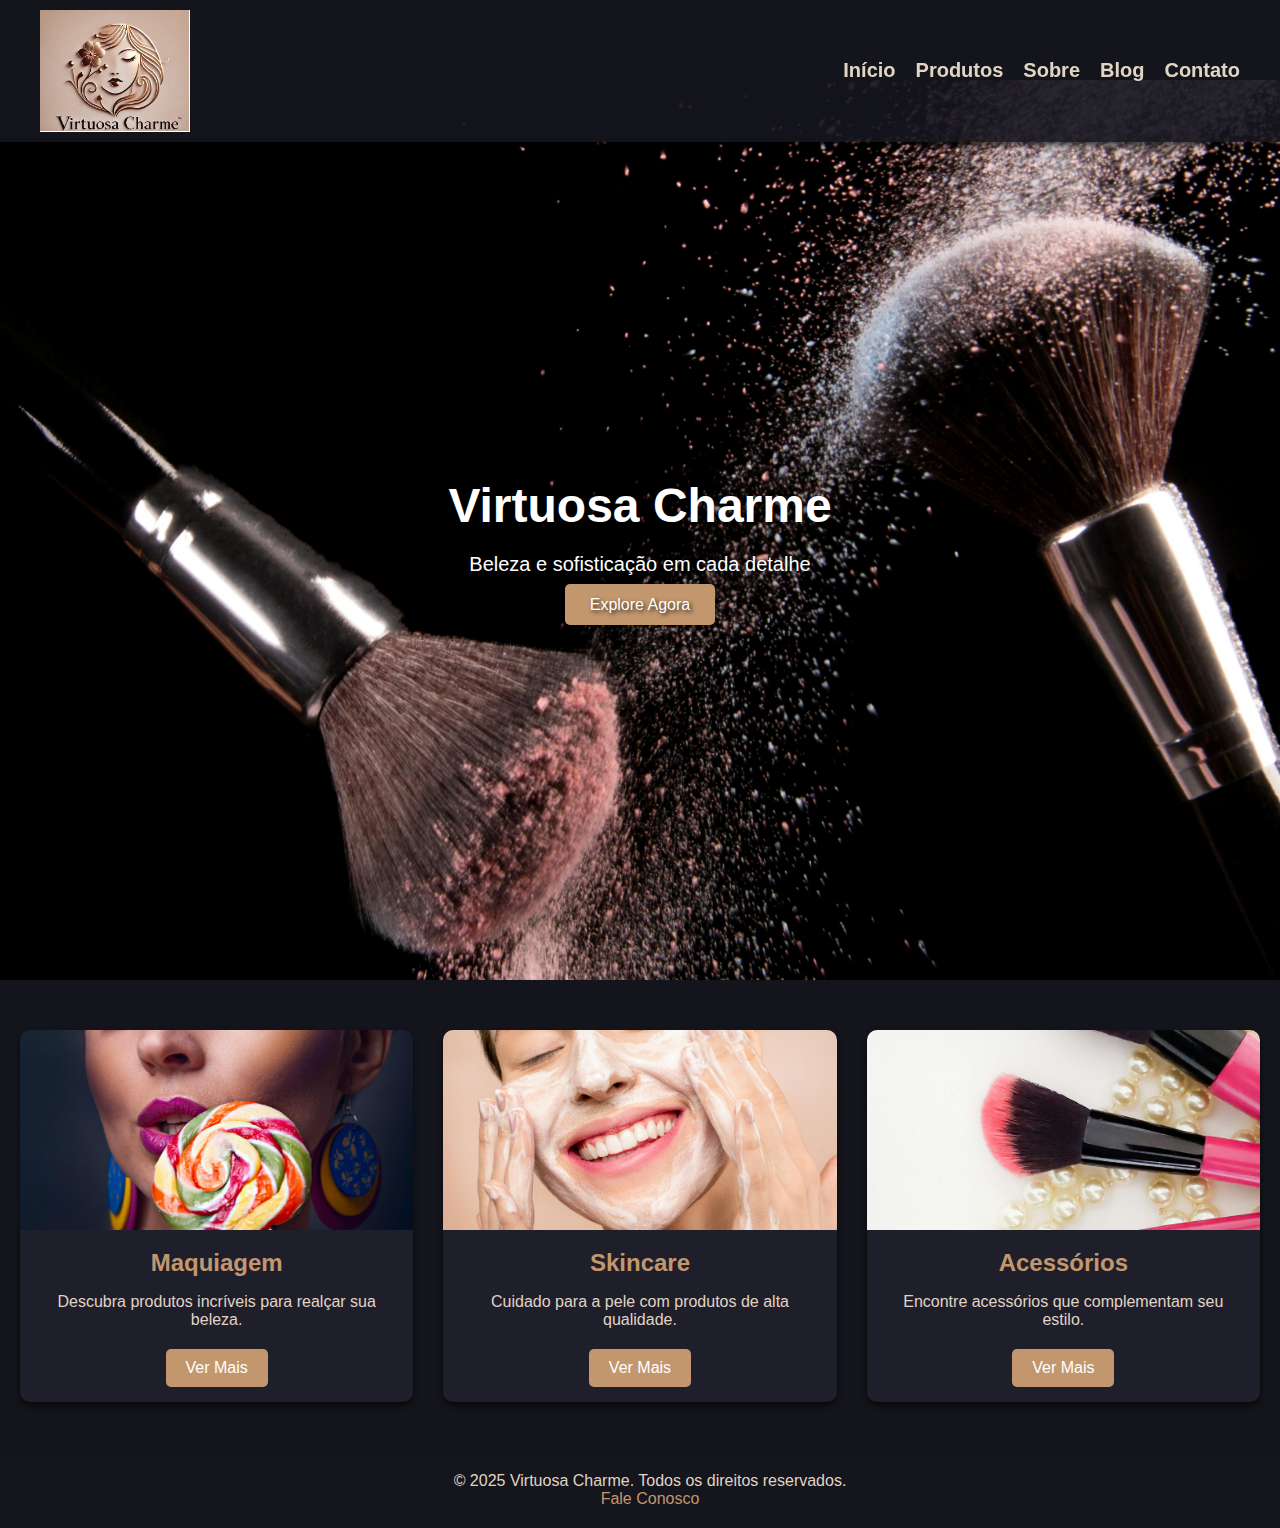
==== commit 6a029eca: "Update index.html" ====
--- a/index.html
+++ b/index.html
@@ -93,6 +93,7 @@
             color: #c3976e;
         }
 
+        /* Ajustes responsivos */
         @media (max-width: 768px) {
             .header-container {
                 flex-direction: column;
@@ -120,6 +121,114 @@
             nav a {
                 font-size: 1rem;
             }
+        }
+
+        .hero {
+            margin-top: 80px;
+            height: 100vh;
+            background: url('images/background.jpg') no-repeat center center/cover;
+            display: flex;
+            align-items: center;
+            justify-content: center;
+            text-align: center;
+            color: #fff;
+            text-shadow: 2px 2px 4px rgba(0, 0, 0, 0.8);
+        }
+
+        .hero h1 {
+            font-size: 3rem;
+            margin-bottom: 10px;
+            font-weight: 600;
+        }
+
+        .hero p {
+            font-size: 1.25rem;
+            margin-bottom: 20px;
+        }
+
+        .hero a {
+            padding: 12px 25px;
+            font-size: 1rem;
+            color: #fff;
+            background-color: #c3976e;
+            text-decoration: none;
+            border-radius: 5px;
+            transition: background-color 0.3s;
+        }
+
+        .hero a:hover {
+            background-color: #9f7454;
+        }
+
+        .categories {
+            display: grid;
+            grid-template-columns: repeat(auto-fit, minmax(300px, 1fr));
+            gap: 30px;
+            padding: 50px 20px;
+            background-color: rgba(21, 21, 30, 0.9);
+        }
+
+        .category-card {
+            background-color: #1f1f2c;
+            border-radius: 10px;
+            overflow: hidden;
+            text-align: center;
+            box-shadow: 0px 4px 6px rgba(0, 0, 0, 0.6);
+        }
+
+        .category-card img {
+            width: 100%;
+            height: 200px;
+            object-fit: cover;
+        }
+
+        .category-card h3 {
+            color: #c3976e;
+            font-size: 1.5rem;
+            margin: 15px 0;
+        }
+
+        .category-card p {
+            color: #e0d4c3;
+            padding: 0 15px;
+            margin-bottom: 20px;
+        }
+
+        .category-card a {
+            display: inline-block;
+            padding: 10px 20px;
+            margin-bottom: 15px;
+            background-color: #c3976e;
+            color: white;
+            text-decoration: none;
+            border-radius: 5px;
+            transition: background-color 0.3s;
+        }
+
+        .category-card a:hover {
+            background-color: #9f7454;
+        }
+
+        footer {
+            background-color: #15151e;
+            padding: 20px 10px;
+            text-align: center;
+            color: #e0d4c3;
+            width: 100%;
+        }
+
+        footer p {
+            margin: 0;
+            font-size: 1rem;
+        }
+
+        footer a {
+            color: #c3976e;
+            text-decoration: none;
+        }
+
+        footer a:hover {
+            text-decoration: underline;
         }
     </style>
 </head>
